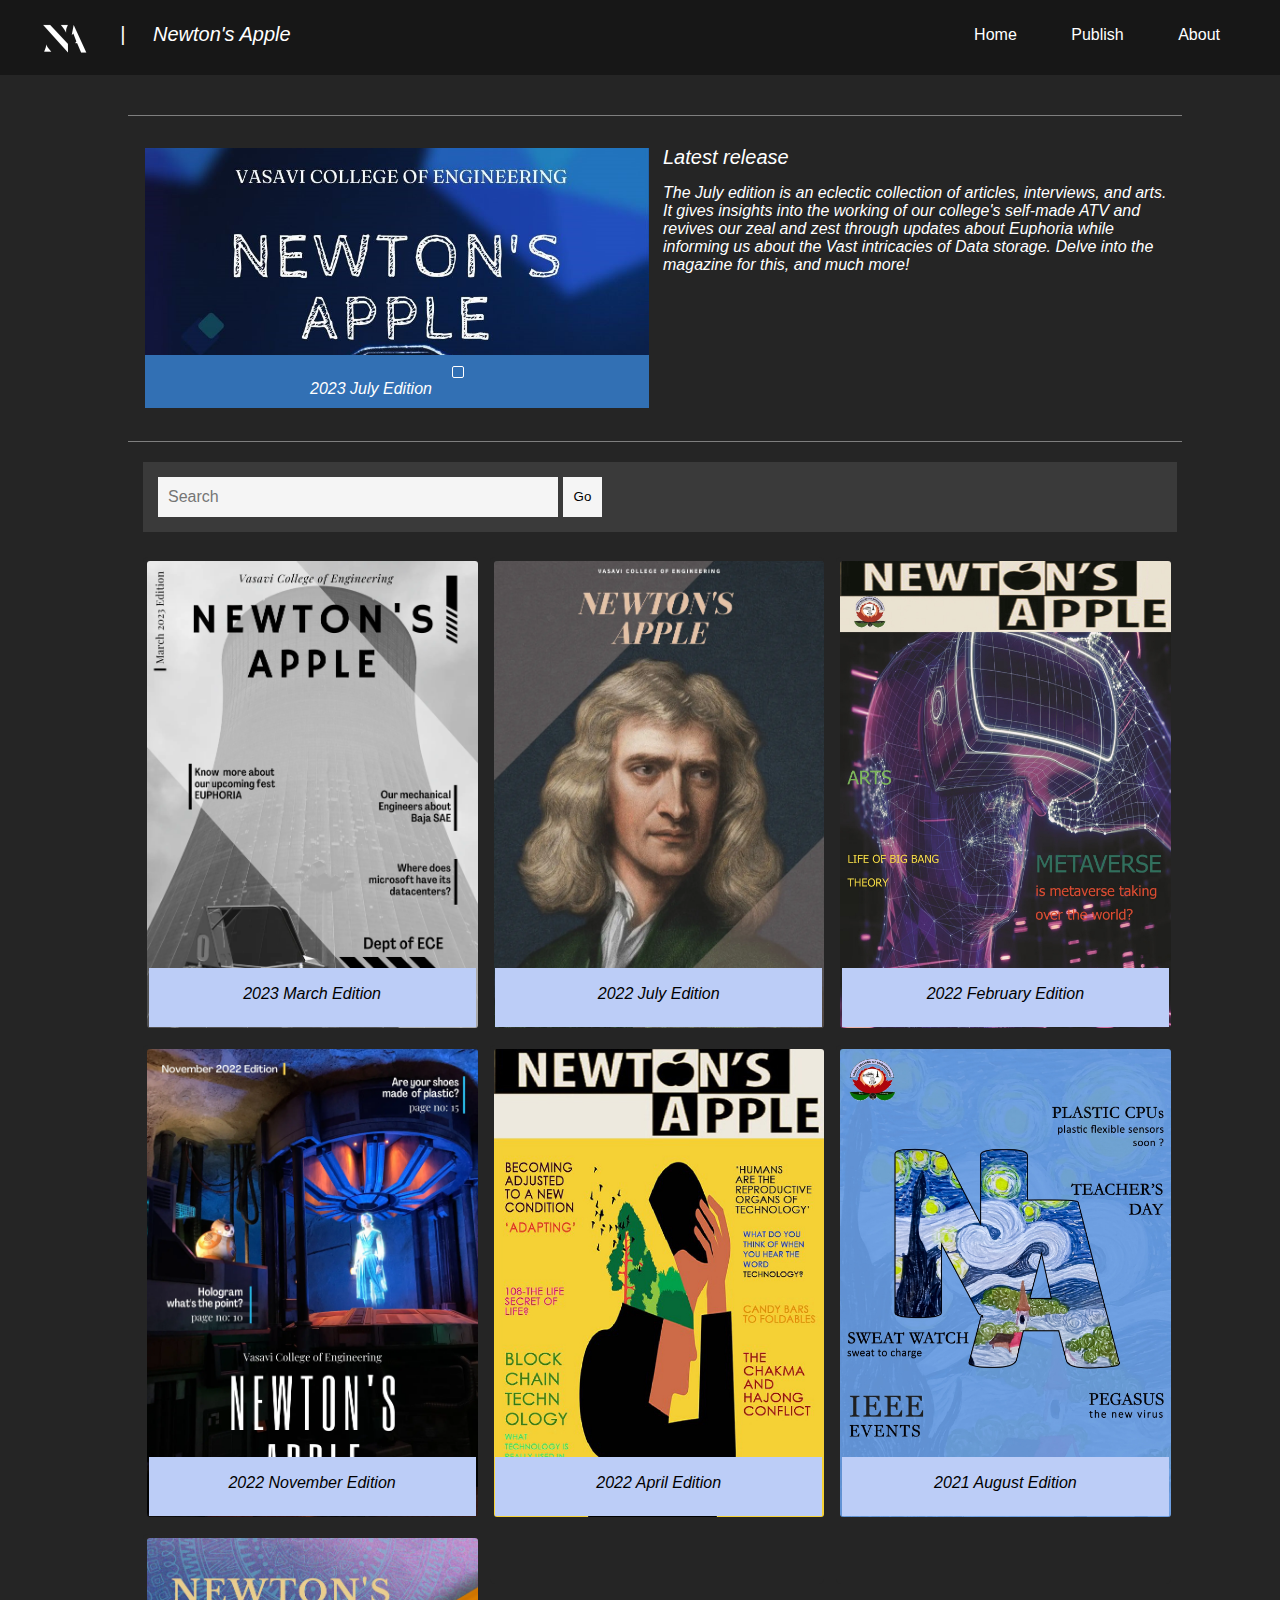
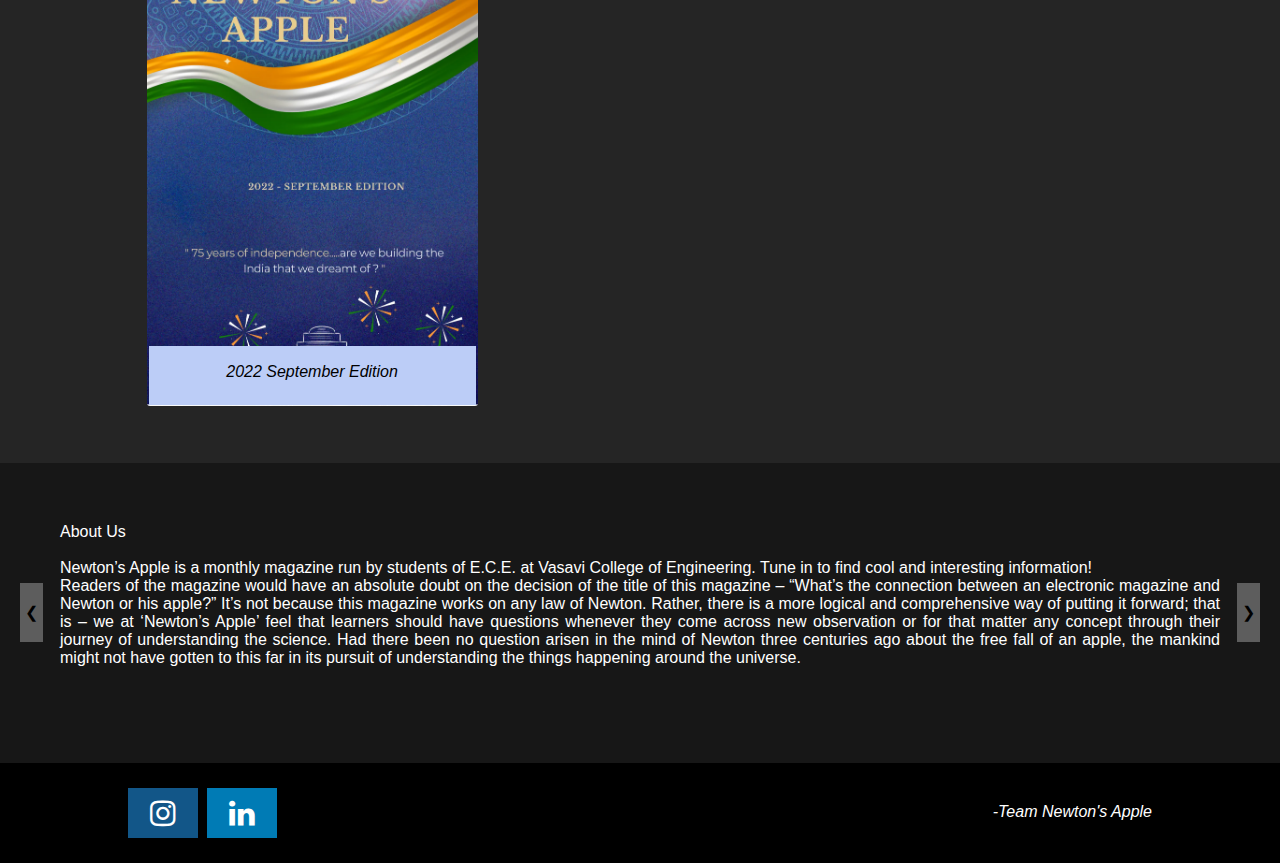
==== index.html @ 53fb769d "Update index.html" ====
<!DOCTYPE html>
<html lang="en">
<head>
    <meta charset="UTF-8">
    <meta http-equiv="X-UA-Compatible" content="IE=edge">
    <meta name="viewport" content="width=device-width, initial-scale=1.0">
    <link rel="stylesheet" href="css/style.css">
    <link rel="stylesheet" href="https://cdnjs.cloudflare.com/ajax/libs/font-awesome/4.7.0/css/font-awesome.min.css">
    <title>NA Home</title>
    <script src="js/indexscript.js"></script>
</head>
<body>
    <div class="menu">
        <img class="logos" id="logo1" src="media/logo_transparent.PNG" alt="Logo">
        <span class="logotext">|&nbsp&nbsp&nbsp&nbsp&nbspNewton's Apple</span>
        <ul class="linkList">
            <li><a href="index.html">Home</a></li>
            <li><a target="_blank" href="https://forms.gle/RGRtCXzfH55bjmWJA">Publish</a></li>
            <li><a onclick="aboutMove()" id="aboutBtn">About</a></li>
        </ul>
        <p id="hamburger" onclick="burgerClick()">☰</p>
    </div>
    <div class="main_class">
        <a class="edition_link" href="https://drive.google.com/file/d/1-IY27qHSP2RimTIzCec0TLRBuOEkqLkj/view?usp=drive_link" target="_blank" onclick="updateViews()">
            <div class="main_edition">
                <img class="main_img" src="media/july-2k23.jpg" alt="">
                <div id="main_edition_title"><p class="inner_title">2023 July Edition</p><p class="inner_title" id="main_count"></p></div>
            </div>
        </a>
        <div class="main_content">
            <p id="release_text">Latest release</p>
            The July edition is an eclectic collection of articles, interviews,
            and arts. It gives insights into the working of our college's self-made
            ATV and revives our zeal and zest through updates about Euphoria while 
            informing us about the Vast intricacies of Data storage. 
            Delve into the magazine for this, and much more!
        </div>
    </div>
    <div class="search_area">
        <input id="search_content" class="search_bar" placeholder="Search" type="search">
        <button class="search_btn" onclick="search_func()">Go</button>
    </div>
    <div class="prev_editions">
        <a class="edition_link" href="https://drive.google.com/file/d/1nE3UKtPl1ZC7pPx41eoZEIJXASWfNfxI/view?usp=share_link" target="_blank">
            <div class="edition_blocks" id="mag_7">
                <img class="block_img" src="media/cover_images/2.webp" alt="">
                <div data-target="mag_7" class="block_title">2023 March Edition</div>
            </div>
        </a>
        <a class="edition_link" href="https://drive.google.com/file/d/1ugx4FehbmctfxjZoLIcIUuy91vH2B6o8/view" target="_blank">
            <div class="edition_blocks" id="mag_6">
                <img class="block_img" src="media/cover_images/main_pic.webp" alt="">
                <div data-target="mag_6" class="block_title">2022 November Edition</div>
            </div>
        </a>
        <a class="edition_link" href="https://drive.google.com/file/d/15ayHd8UOgUKv9K7_mwctI8g41VMRs1LS/view" target="_blank">
            <div class="edition_blocks" id="mag_5">
                <img class="block_img" src="media/cover_images/pic1.webp" alt="">
                <div data-target="mag_5" class="block_title">2022 September Edition</div>
            </div>
        </a>
        <a class="edition_link" href="https://drive.google.com/file/d/1MJ_8kcWgtdiY3ffyb59oDLBg6Rm1BdLf/preview?usp=sharing" target="_blank">
            <div class="edition_blocks" id="mag_4">
                <img class="block_img" src="media/cover_images/july-2022.webp" alt="">
                <div data-target="mag_4" class="block_title">2022 July Edition</div>
            </div>
        </a>
        <a class="edition_link" href="https://drive.google.com/file/d/1V7mlMngmDJfbIAVY4fcTWuaFvPh0XhBo/preview?usp=sharing" target="_blank">
            <div class="edition_blocks" id="mag_3">
                <img class="block_img" src="media/cover_images/april_2022.webp" alt="">
                <div data-target="mag_3" class="block_title">2022 April Edition</div>
            </div>
        </a>
        <a class="edition_link" href="https://drive.google.com/file/d/101wQQbUjYLZiRLpZ1FqY6U_eGgw1krOV/preview?usp=sharing" target="_blank">
            <div class="edition_blocks" id="mag_2">
                <img class="block_img" src="media/cover_images/Feb_2022.webp" alt="">
                <div data-target="mag_2" class="block_title">2022 February Edition</div>
            </div>
        </a>
        <a class="edition_link" href="https://drive.google.com/file/d/1UIbl9zjyB9hPdr06JXlxdXvotwHwu_iH/view" target="_blank">
            <div class="edition_blocks" id="mag_1">
                <img class="block_img" src="media/cover_images/Aug_2021.webp" alt="">
                <div data-target="mag_1" class="block_title">2021 August Edition</div>
            </div>
        </a>
    </div>
    <div class="about">
        <div class="aboutContent" id="about_0">
            About Us <br> <br>
            Newton’s Apple is a monthly magazine run by students of E.C.E. at Vasavi College of Engineering. Tune in to find
            cool and interesting information! <br>
            Readers of the magazine would have an absolute doubt on the decision of the title of this magazine – “What’s the
            connection between an electronic magazine and Newton or his apple?” It’s not because this magazine works on any
            law of Newton. Rather, there is a more logical and comprehensive way of putting it forward; that is – we at
            ‘Newton’s Apple’ feel that learners should have questions whenever they come across new observation or for that
            matter any concept through their journey of understanding the science. Had there been no question arisen in the
            mind of Newton three centuries ago about the free fall of an apple, the mankind might not have gotten to this
            far in its pursuit of understanding the things happening around the universe.
        </div>
        <div class="hod" id="about_1">
            <img class="prof_img" src="media/HOD.jpg" alt="">
            <div class="profcontents">
                "Newtons Apple, Has served as our department magazine over 
                generations ,filling the gap of imbibing general knowledge into our students , eventually playing the part of alternate teacher.
                Correctly used this is no less than an opportunity to create
                a self sustaining environment of knowledge among young Engineers."
                <br>
                <br>
                Dr.E.Sreenivasa Rao (Prof. & HOD - ECE)
            </div>
        </div>
        <div class="prof" id="about_2">
            <img class="prof_img" src="media/VKM.jpg" alt="">
            <div class="profcontents">
                "Newton's apple, being the platform for many students to share their ideas, opinions on different
                subjects and concepts, is very effective in presenting and reaching all the student community and I
                completely appreciate their efforts and commitment to integrity."
                <br>
                <br>
                VKM -&nbspAssistant Proffessor (ECE)
            </div>
        </div>
        <a class="prev" onclick="moveSlides(-1)">&#10094;</a>
        <a class="next" onclick="moveSlides(1)">&#10095;</a>
    </div>
    <div class="footer">
        <p id="footer_text">-Team Newton's Apple</p>
        <div class="footer_links">
            <a id="insta_footer" href="https://instagram.com/team_newtonsapple" class="fa fa-instagram"></a>
            <a id="linkedin_footer" href="https://www.linkedin.com/company/newtons-apple-magazine/" class="fa fa-linkedin"></a>
        </div>
    </div>
</body>
</html>
---- css/style.css ----
*{
    font-family: 'Segoe UI', Tahoma, Geneva, Verdana, sans-serif;
    -webkit-tap-highlight-color: transparent;
    scroll-behavior: smooth;
}
body{
    margin: 0;
    padding: 0;
    background-color: rgb(37, 37, 37);
}
.menu{
    width: 100%;
    height: 75px;
    background-color: rgb(23, 23, 23);
    position: sticky;
    top: 0;
    background-size: 46px 29px;
    z-index: 99;
}
.logos{
    display: inline-block;
    width: 150px;
    height: 106.5px;
    color: white;
    margin-top: -15px;
    margin-left: -10px;
}
.logotext{
    position: absolute;
    margin-top: 22.5px;
    margin-left: -20px;
    color: white;
    font-size: 20px;
    font-style: italic;
    /* font-weight: bold; */
}
.linkList{
    position: absolute;
    right: 40px;
    top: 10px;
    font-size: 16px;
}
.linkList li{
    display: inline-block;
}
.linkList li a{
    padding-left: 30px;
    padding-right: 20px;
    color: white;
    text-decoration: none;
}
.main_class{
    /* background-color: rgb(42, 42, 42); */
    border-bottom: 1px solid rgb(127, 127, 127);
    border-top: 1px solid rgb(127, 127, 127);
    padding: 15px;
    padding-top: 30px;
    padding-bottom: 20px;
    column-count: 2;
    width: 80%;
    margin-top: 40px;
    margin-left: 10%;
}
.main_edition{
    break-inside: avoid;
    width: 100%;
    height: 260px;
    border: 2px solid transparent;
}
.main_edition:hover{
    border: 2px solid white;
    box-shadow: 0px 0px 30px rgb(146, 146, 146);
    transition: 0.5s;
    filter: brightness(1.1);
}
.main_img{
    width: 100%;
    height: 210px;
}
.main_edition img{
    object-fit: cover;
}
.main_content{
    width: 100%;
    break-inside: avoid;
    height: 260px;
    background-color: transparent;
    color: white;
    font-style: italic;
    font-size: 16px;
}
#main_edition_title{
    color: white;
    text-align: center;
    padding-top: 12.5px;
    font-style: italic;
    background-color: rgb(50 112 180);
    width: 100%;
    height: 40px;
    top: -7px;
    position: relative;
}
.inner_title{
    display: inline-block;
    margin-top: -2px;
    margin-right: 20px;
}
#main_count{
    border: 1px solid white;
    border-radius: 2px;
    padding: 5px;
    color: white;
}
.prev_editions{
    padding: 15px;
    padding-bottom: 30px;
    background-color: transparent;
    width: 80%;
    height: max-content;
    margin-left: 10%;
    margin-top: 10px;
    column-count: 3;
    margin-bottom: -40px;
}
.edition_blocks{
    break-inside: avoid;
    background-color: rgb(37, 37, 37);
    width: 100%;
    border: 2px solid transparent;
    border-radius: 5px;
    margin-bottom: -50px;
}
.edition_blocks img:hover{
    border: 2px solid white;
    transition: 0.5s;
}
.block_img{
    width: 100%;
}
.edition_blocks img{
    border: 2px solid transparent;
    border-radius: 5px;
}
.block_title{
    color: black;
    text-align: center;
    padding-top: 15px;
    font-style: italic;
    background-color: rgb(188, 205, 247);
    border: 2px solid transparent;
    width: calc(100%-10px);
    height: 40px;
    margin-left: 3.5px;
    position: relative;
    top: -66px;
}
.edition_link{
    text-decoration: none;
}
.search_area{
    margin-top: 20px;
    background-color: rgb(58, 58, 58);
    width: 80%;
    position: relative;
    margin-left: calc(10% + 15px);
    padding-top: 10px;
    padding-bottom: 10px;
    padding-left: 10px;
    height: 50px;
}
.search_btn{
    margin-left: 5px;
    background-color: whitesmoke;
    border-radius: 0px;
    border: none;
    width: 39px;
    height: 40px;
    position: absolute;
    top: 15px;
}
.search_btn:hover{
    background-color: aliceblue;
}
.search_bar{
    height: 40px;
    font-size: 16px;
    border: none;
    color: black;
    padding-left: 10px;
    background-color: whitesmoke;
    width: 400px;
    margin-top: 5px;
    margin-left: 5px;
}
#release_text{
    color: white;
    margin-bottom: 15px;
    font-style: italic;
    font-size: 20px;
}
#hamburger{
    display: none;
}
#hamburger:hover{
    cursor: pointer;
}
.footer{
    width: 100%;
    height: 100px;
    position: relative;
    bottom: 0px;
    background-color: black;
}
.footer_links{
    float: left;
    margin-left: 10%;
}
#footer_text{
    float: right;
    margin-top: 40px;
    color: white;
    margin-right: 10%;
    font-size: 16px;
    font-style: italic;
}
.fa{
    margin-top: 25px;
    padding: 10px;
    width: 50px;
    margin-right: 5px;
    text-align: center;
    text-decoration: none;
}
#insta_footer{
    font-size: 30px;
    color: white;
    background: #125688;
}
#linkedin_footer{
    font-size: 30px;
    background: #007bb5;
    color: white;
}
.about{
    background-color: rgb(23, 23, 23);
    width: 100%;
    height: 300px;
    font-size: 16px;
    color: white;
    overflow-y: scroll;
    position: relative;
}
#aboutBtn{
    cursor: pointer;
}
.prof_img{
    width: 30%;
    object-fit: cover;
    background-color: blue;
    margin: 20px;
}
.profcontents{
    margin-top: 20px;
    margin-right: 20px;
    width: 60%;
    float: right;
}
.hod{
    display: none;
}
.prof{
    display: none;
}
.aboutContent{
    margin: 10px;
    padding: 50px;
    text-align:justify;
}
.prev, .next {
    cursor: pointer;
    position: absolute;
    top: 120px;
    margin-left: 20px;
    padding: 20px 5px 20px 5px;
    color: black;
    background-color: rgb(254, 254, 254, 0.3);
}
.next{
    right: 20px;
}
@media only screen and (max-width: 600px){
    .prof_img{
        width: 50%;
        margin-left: 25%;
    }
    .profcontents{
        width: 80%;
        float: none;
        margin-left: 10%;
        margin-bottom: 20px;
    }
}
@media only screen and (max-width: 750px) {
    .menu{
        height: 70px;
    }
    #hamburger{
        display: block;
        height: 50px;
        width: 50px;
        color: white;
        float: right;
        font-size: 25px;
        margin-top: 17.5px;
    }
    .linkList{
        display: none;
        right: 0;
        top: 52.5px;
        background-color: black;
        width: 100%;
        font-size: 15px;
    }
    .linkList li{
        border-top: 1px solid rgb(58, 58, 58);
        margin-left: 0px;
        text-align: center;
        display: block;
        padding-bottom: 12.5px;
        padding-top: 12.5px;
    }
    .linkList li:hover{
        background-color: rgb(34, 34, 34);
        transition: 0.5s;
    }
    .linkList li a{
        padding: 0px 40% 0px 40%;
        color: white;
    }
    .linkList li a:hover{
        background-color: transparent;
    }
    .logotext{
        font-size: 22px;
        margin-top: 20px;
        margin-left: -30px;
    }
    .logos{
        width: 150px;
        height: 106.5px;
        margin-top: -17.5px;
    }
}
@media only screen and (max-width: 750px){
    .edition_blocks{
        margin-bottom: -30px;
    }
    .prev_editions{
        padding: 0;
        width: 80%;
        column-count: 1;
    }
    .main_edition{
        width: 100%;
        margin-left: 0;
    }
    .main_class{
        padding: 0;
        padding-top: 30px;
        column-count: 1;
    }
    .main_content{
        margin-top: 20px;
        text-align: center;
        margin-bottom: 20px;
        height: fit-content;
    }
    .search_area{
        margin-top: 10px;
        margin-left: 10%;
        width: 78%;
        text-align: center;
    }
    .search_bar{
        margin-left: -50px;
        width: 75%;
    }
}
@media only screen and (max-width: 400px){
    #footer_text{
        display: none;
    }
    .footer{
        text-align: center;
    }
    .footer_links{
        margin-left: -7.5px;
        float: none;
    }
}
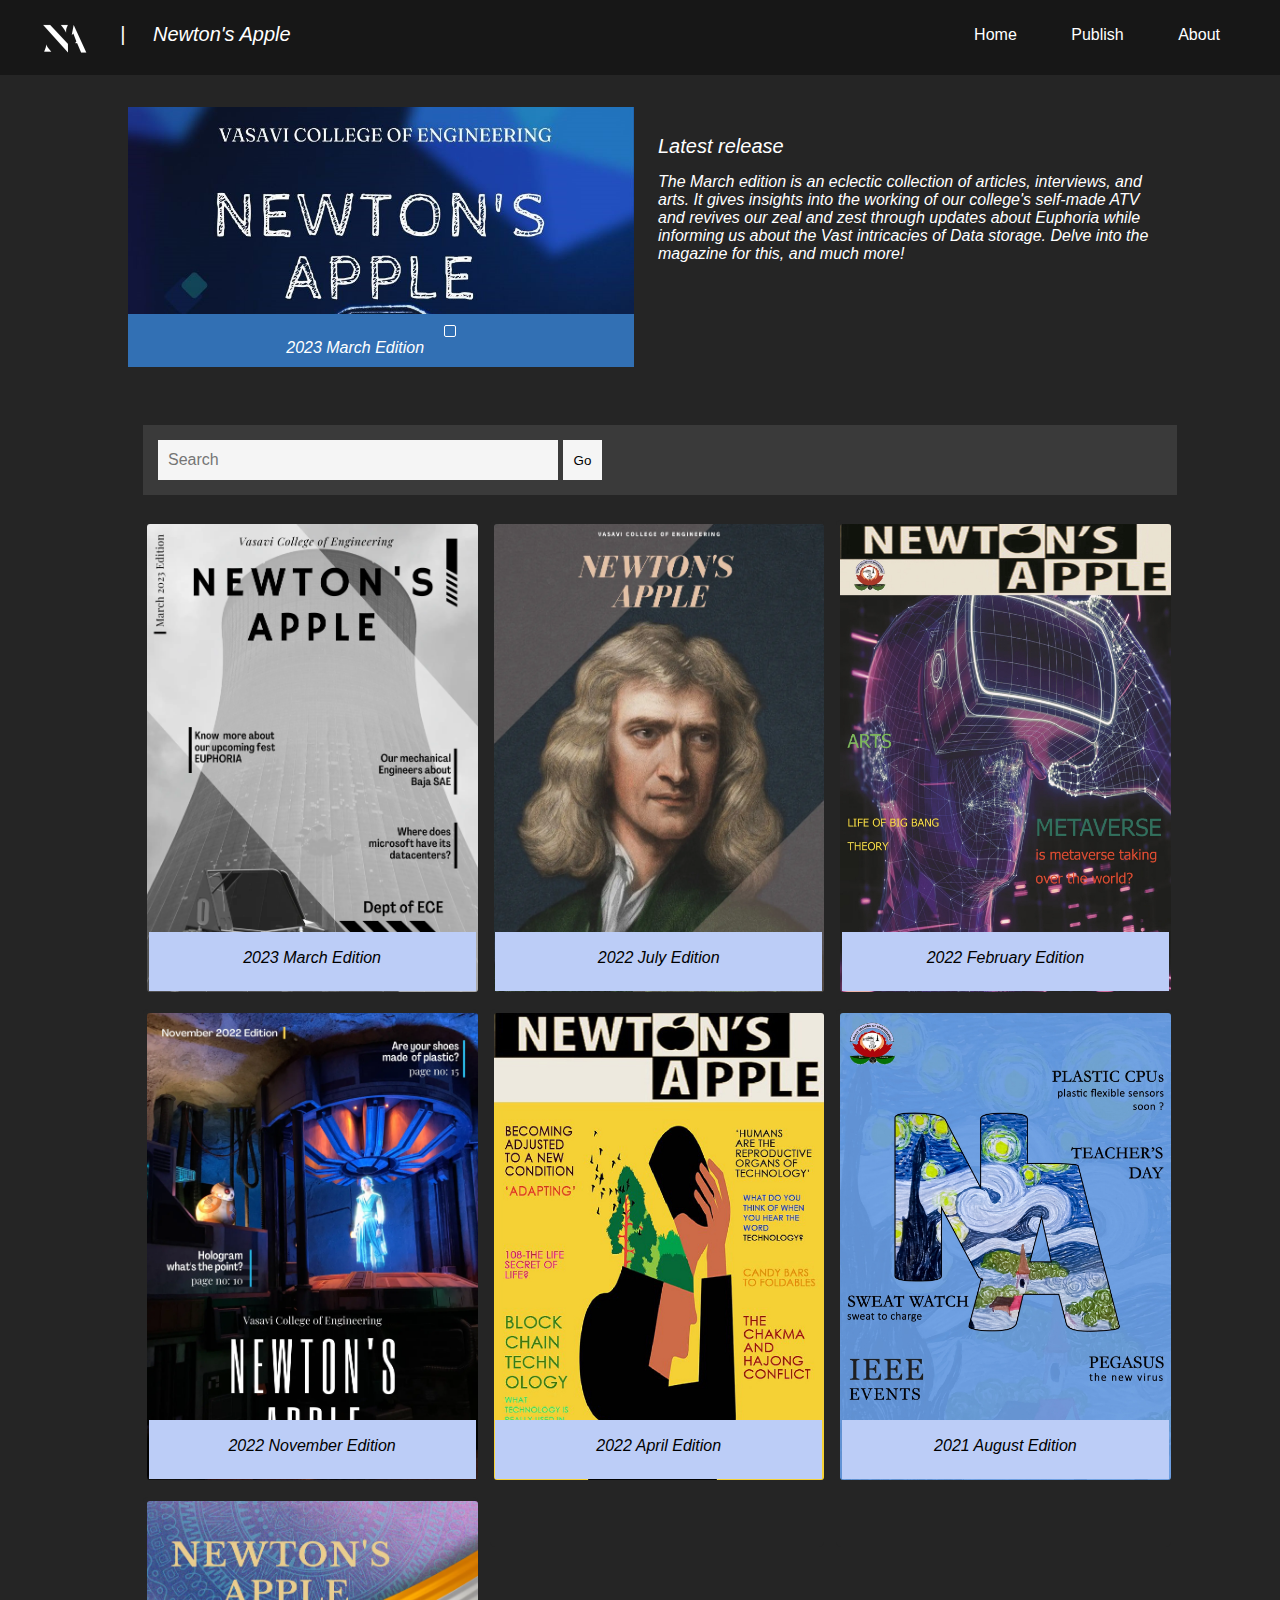
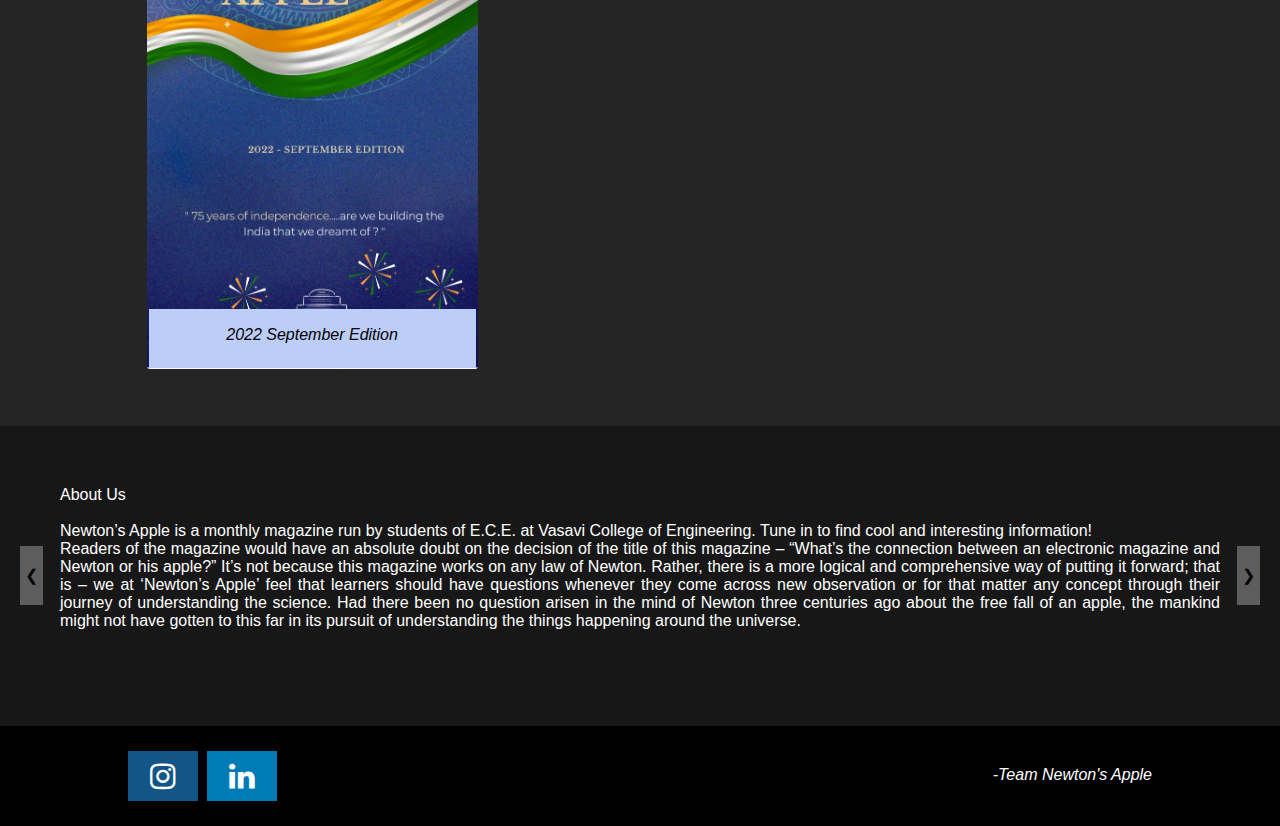
==== commit 6dc2deb9: "changes" ====
--- a/index.html
+++ b/index.html
@@ -24,12 +24,12 @@
         <a class="edition_link" href="https://drive.google.com/file/d/1-IY27qHSP2RimTIzCec0TLRBuOEkqLkj/view?usp=drive_link" target="_blank" onclick="updateViews()">
             <div class="main_edition">
                 <img class="main_img" src="media/july-2k23.jpg" alt="">
-                <div id="main_edition_title"><p class="inner_title">2023 July Edition</p><p class="inner_title" id="main_count"></p></div>
+                <div id="main_edition_title"><p class="inner_title">2023 March Edition</p><p class="inner_title" id="main_count"></p></div>
             </div>
         </a>
         <div class="main_content">
             <p id="release_text">Latest release</p>
-            The July edition is an eclectic collection of articles, interviews,
+            The March edition is an eclectic collection of articles, interviews,
             and arts. It gives insights into the working of our college's self-made
             ATV and revives our zeal and zest through updates about Euphoria while 
             informing us about the Vast intricacies of Data storage. 
--- a/css/style.css
+++ b/css/style.css
@@ -50,20 +50,16 @@
     text-decoration: none;
 }
 .main_class{
-    /* background-color: rgb(42, 42, 42); */
-    border-bottom: 1px solid rgb(127, 127, 127);
-    border-top: 1px solid rgb(127, 127, 127);
-    padding: 15px;
+    /* background-image: url("https://img.freepik.com/free-vector/dark-blue-polygonal-background_23-2148138192.jpg?w=740&t=st=1694078101~exp=1694078701~hmac=9e3b9565056db52c11ccbeb4b5adba0fc2c4230cef3f0d40038f127a85de1d86"); */
     padding-top: 30px;
     padding-bottom: 20px;
     column-count: 2;
-    width: 80%;
-    margin-top: 40px;
-    margin-left: 10%;
+    width: 100%;
 }
 .main_edition{
     break-inside: avoid;
-    width: 100%;
+    width: 80%;
+    margin-left: 20%;
     height: 260px;
     border: 2px solid transparent;
 }
@@ -77,17 +73,27 @@
     width: 100%;
     height: 210px;
 }
+.edition_link{
+    text-decoration: none;
+}
 .main_edition img{
     object-fit: cover;
 }
 .main_content{
-    width: 100%;
+    padding: 10px;
+    width: 80%;
     break-inside: avoid;
+    color: white;
     height: 260px;
     background-color: transparent;
-    color: white;
-    font-style: italic;
-    font-size: 16px;
+    font-style: italic;
+    font-size: 16px;
+}
+#release_text{
+    color: white;
+    margin-bottom: 15px;
+    font-style: italic;
+    font-size: 20px;
 }
 #main_edition_title{
     color: white;
@@ -154,9 +160,7 @@
     position: relative;
     top: -66px;
 }
-.edition_link{
-    text-decoration: none;
-}
+
 .search_area{
     margin-top: 20px;
     background-color: rgb(58, 58, 58);
@@ -192,12 +196,6 @@
     margin-top: 5px;
     margin-left: 5px;
 }
-#release_text{
-    color: white;
-    margin-bottom: 15px;
-    font-style: italic;
-    font-size: 20px;
-}
 #hamburger{
     display: none;
 }
@@ -361,8 +359,8 @@
         column-count: 1;
     }
     .main_edition{
-        width: 100%;
-        margin-left: 0;
+        width: 80%;
+        margin-left: 10%;
     }
     .main_class{
         padding: 0;
@@ -373,6 +371,7 @@
         margin-top: 20px;
         text-align: center;
         margin-bottom: 20px;
+        margin-left: 10%;
         height: fit-content;
     }
     .search_area{
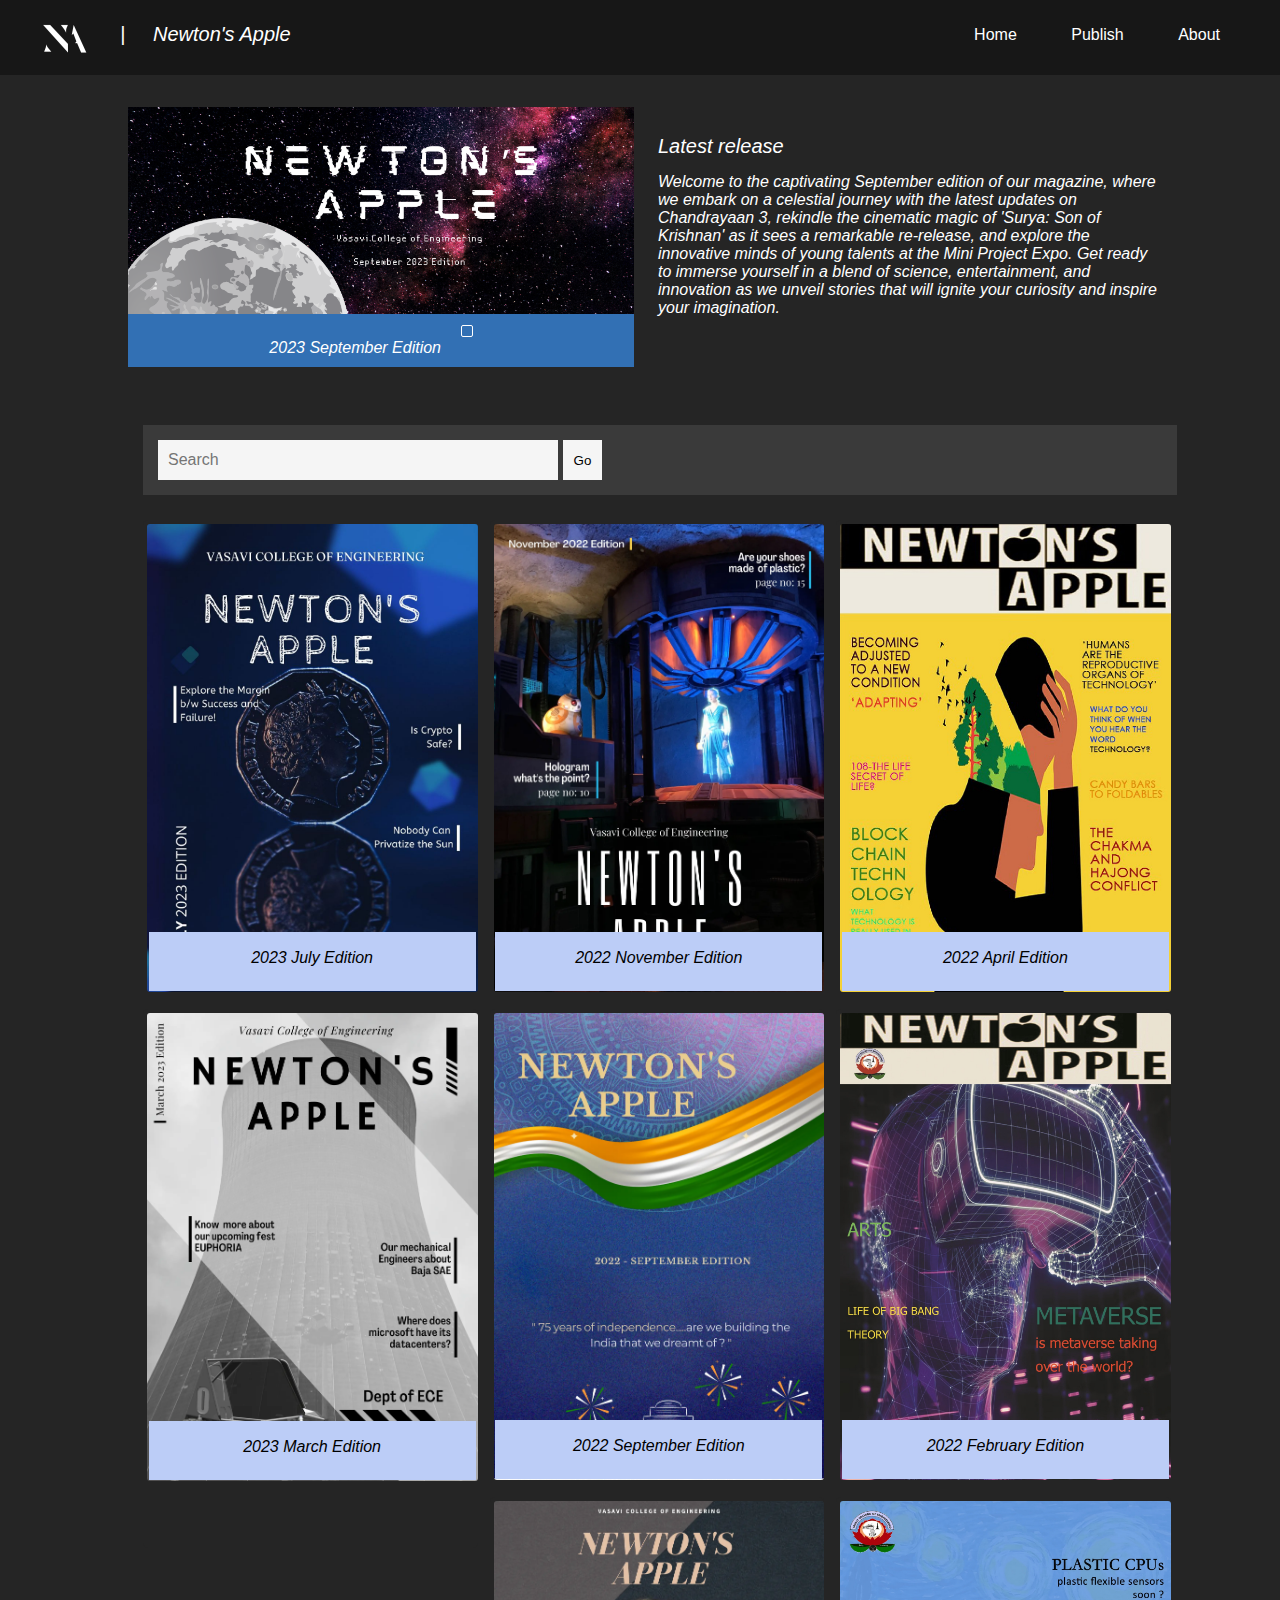
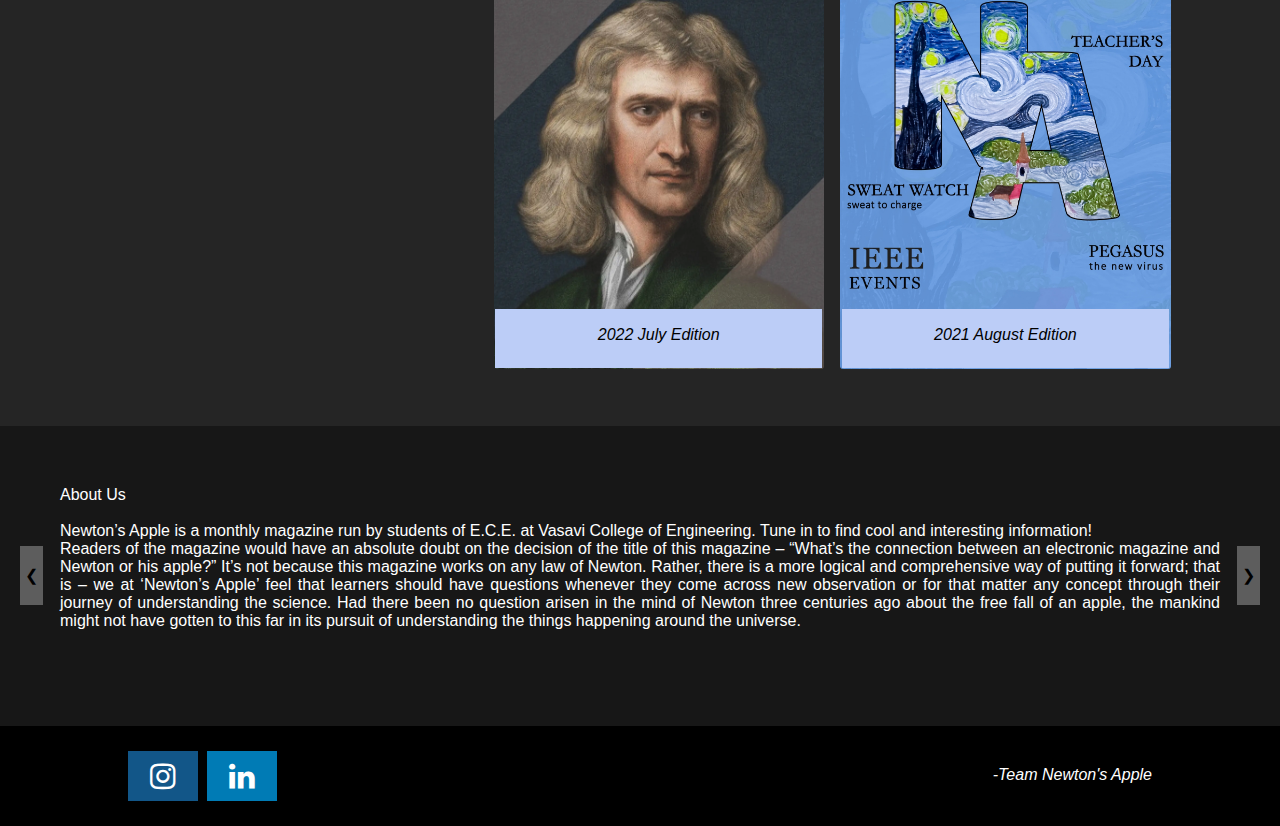
==== commit d269e648: "sept edition" ====
--- a/index.html
+++ b/index.html
@@ -21,19 +21,21 @@
         <p id="hamburger" onclick="burgerClick()">☰</p>
     </div>
     <div class="main_class">
-        <a class="edition_link" href="https://drive.google.com/file/d/1-IY27qHSP2RimTIzCec0TLRBuOEkqLkj/view?usp=drive_link" target="_blank" onclick="updateViews()">
+        <a class="edition_link" href="https://drive.google.com/file/d/1tMHLyIroh1Av76oSUlF_YoMJnHc1-SPY/view?usp=sharing" target="_blank" onclick="updateViews()">
             <div class="main_edition">
-                <img class="main_img" src="media/july-2k23.jpg" alt="">
-                <div id="main_edition_title"><p class="inner_title">2023 March Edition</p><p class="inner_title" id="main_count"></p></div>
+                <img class="main_img" src="media/NA_sept_2023.png" alt="">
+                <div id="main_edition_title"><p class="inner_title">2023 September Edition</p><p class="inner_title" id="main_count"></p></div>
             </div>
         </a>
         <div class="main_content">
             <p id="release_text">Latest release</p>
-            The March edition is an eclectic collection of articles, interviews,
-            and arts. It gives insights into the working of our college's self-made
-            ATV and revives our zeal and zest through updates about Euphoria while 
-            informing us about the Vast intricacies of Data storage. 
-            Delve into the magazine for this, and much more!
+            Welcome to the captivating September edition of our magazine, 
+            where we embark on a celestial journey with the latest updates 
+            on Chandrayaan 3, rekindle the cinematic magic of 'Surya: Son of Krishnan' 
+            as it sees a remarkable re-release, and explore the innovative minds of young 
+            talents at the Mini Project Expo. Get ready to immerse yourself in a blend of science, 
+            entertainment, and innovation as we unveil stories that will ignite 
+            your curiosity and inspire your imagination.
         </div>
     </div>
     <div class="search_area">
@@ -41,6 +43,12 @@
         <button class="search_btn" onclick="search_func()">Go</button>
     </div>
     <div class="prev_editions">
+        <a class="edition_link" href="https://drive.google.com/file/d/1-IY27qHSP2RimTIzCec0TLRBuOEkqLkj/view?usp=drive_link" target="_blank">
+            <div class="edition_blocks" id="mag_8">
+                <img class="block_img" src="media/cover_images/july-2k23.jpg" alt="">
+                <div data-target="mag_8" class="block_title">2023 July Edition</div>
+            </div>
+        </a>
         <a class="edition_link" href="https://drive.google.com/file/d/1nE3UKtPl1ZC7pPx41eoZEIJXASWfNfxI/view?usp=share_link" target="_blank">
             <div class="edition_blocks" id="mag_7">
                 <img class="block_img" src="media/cover_images/2.webp" alt="">
--- a/css/style.css
+++ b/css/style.css
@@ -50,7 +50,7 @@
     text-decoration: none;
 }
 .main_class{
-    /* background-image: url("https://img.freepik.com/free-vector/dark-blue-polygonal-background_23-2148138192.jpg?w=740&t=st=1694078101~exp=1694078701~hmac=9e3b9565056db52c11ccbeb4b5adba0fc2c4230cef3f0d40038f127a85de1d86"); */
+    background-image: url("https://images.unsplash.com/photo-1464850598256-dac80286d6ca?ixlib=rb-4.0.3&ixid=M3wxMjA3fDB8MHxwaG90by1wYWdlfHx8fGVufDB8fHx8fA%3D%3D&auto=format&fit=crop&w=2069&q=80");
     padding-top: 30px;
     padding-bottom: 20px;
     column-count: 2;
@@ -363,12 +363,13 @@
         margin-left: 10%;
     }
     .main_class{
+        background-image: none;
         padding: 0;
         padding-top: 30px;
         column-count: 1;
     }
     .main_content{
-        margin-top: 20px;
+        /* margin-top: 20px; */
         text-align: center;
         margin-bottom: 20px;
         margin-left: 10%;
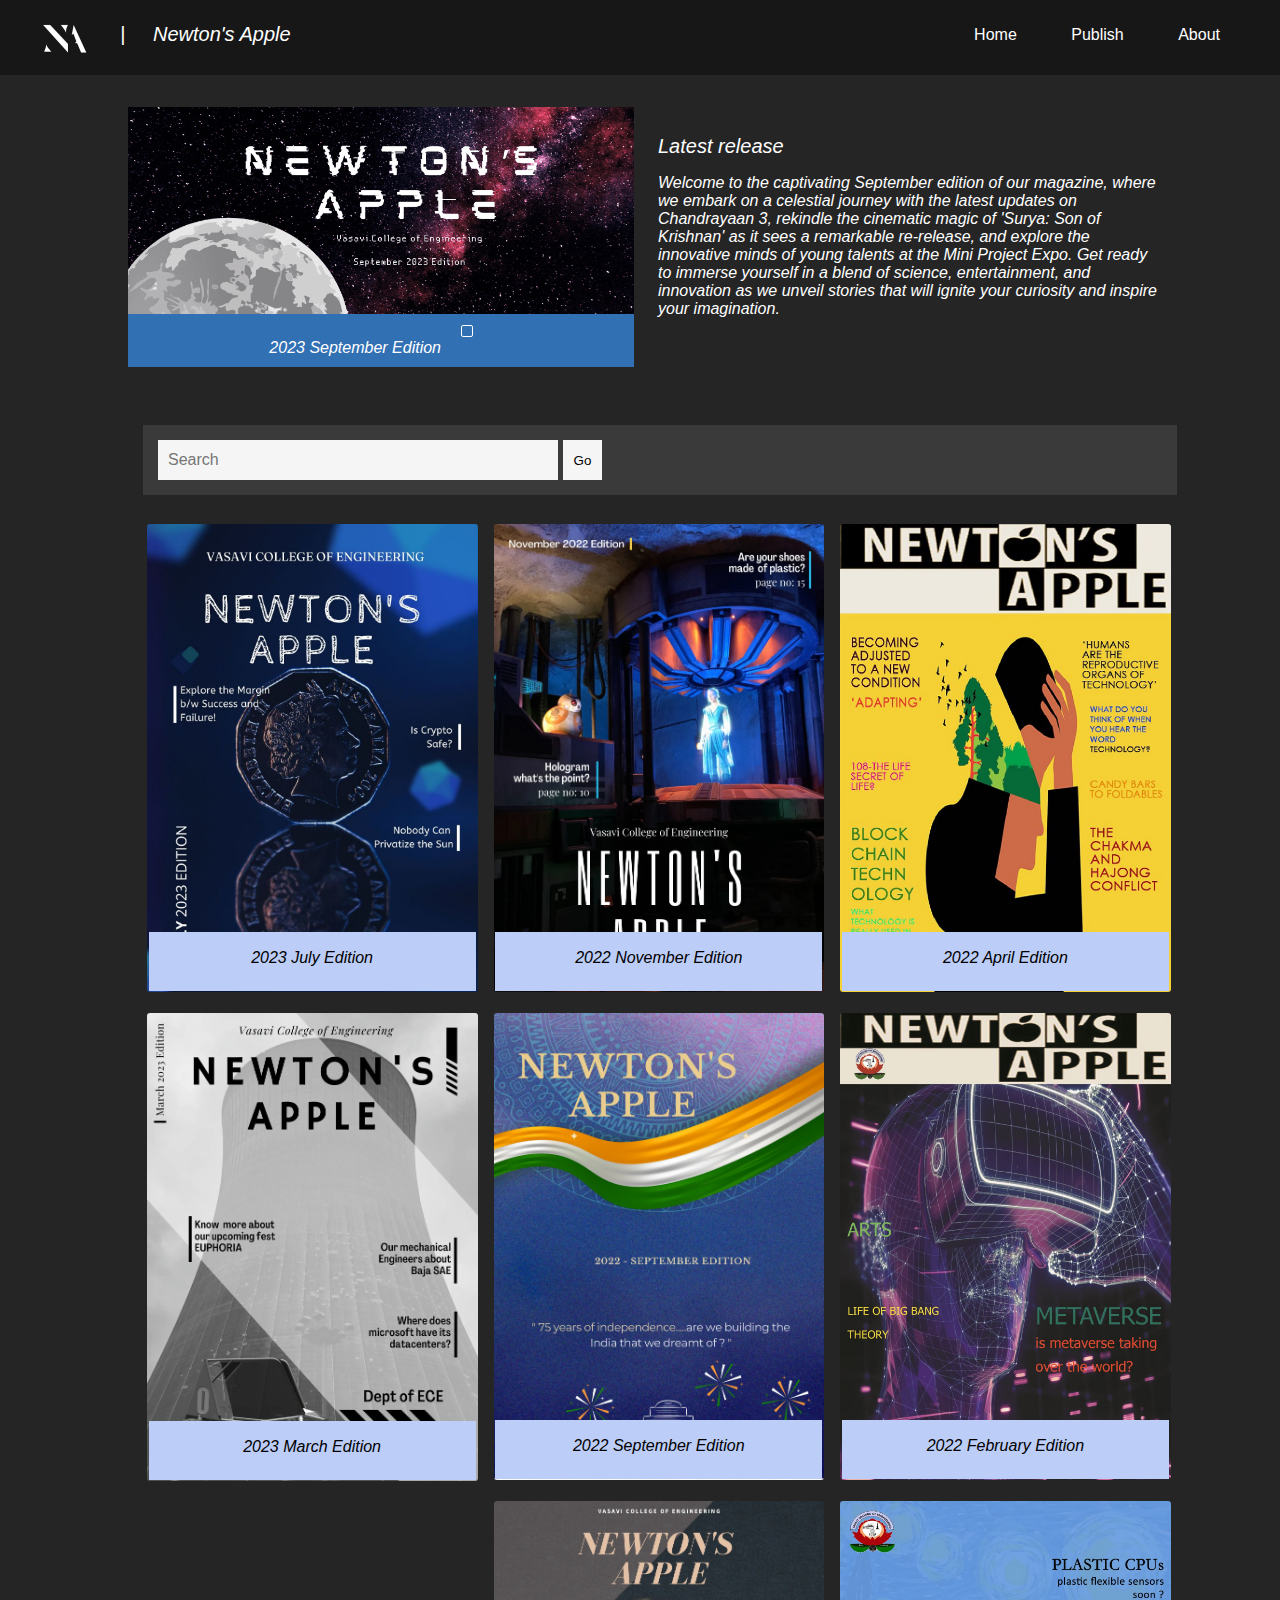
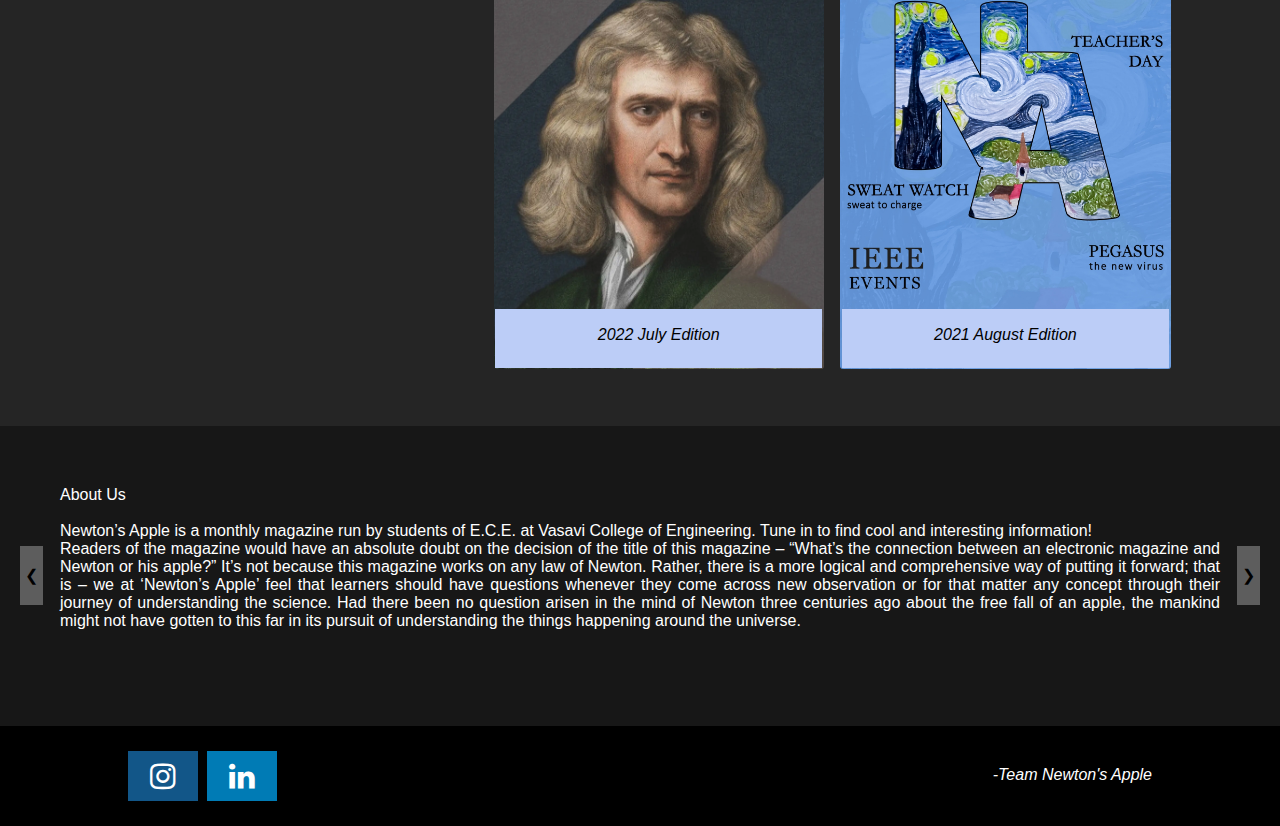
==== commit dadff776: "small bugs" ====
--- a/index.html
+++ b/index.html
@@ -29,13 +29,14 @@
         </a>
         <div class="main_content">
             <p id="release_text">Latest release</p>
+            <p id="release_content">
             Welcome to the captivating September edition of our magazine, 
             where we embark on a celestial journey with the latest updates 
             on Chandrayaan 3, rekindle the cinematic magic of 'Surya: Son of Krishnan' 
             as it sees a remarkable re-release, and explore the innovative minds of young 
             talents at the Mini Project Expo. Get ready to immerse yourself in a blend of science, 
             entertainment, and innovation as we unveil stories that will ignite 
-            your curiosity and inspire your imagination.
+            your curiosity and inspire your imagination.</p>
         </div>
     </div>
     <div class="search_area">
--- a/css/style.css
+++ b/css/style.css
@@ -353,6 +353,11 @@
     .edition_blocks{
         margin-bottom: -30px;
     }
+    #release_content{
+        text-align: justify;
+        -moz-text-align-last: justify;
+        text-align-last: justify;
+    }
     .prev_editions{
         padding: 0;
         width: 80%;
@@ -369,7 +374,6 @@
         column-count: 1;
     }
     .main_content{
-        /* margin-top: 20px; */
         text-align: center;
         margin-bottom: 20px;
         margin-left: 10%;
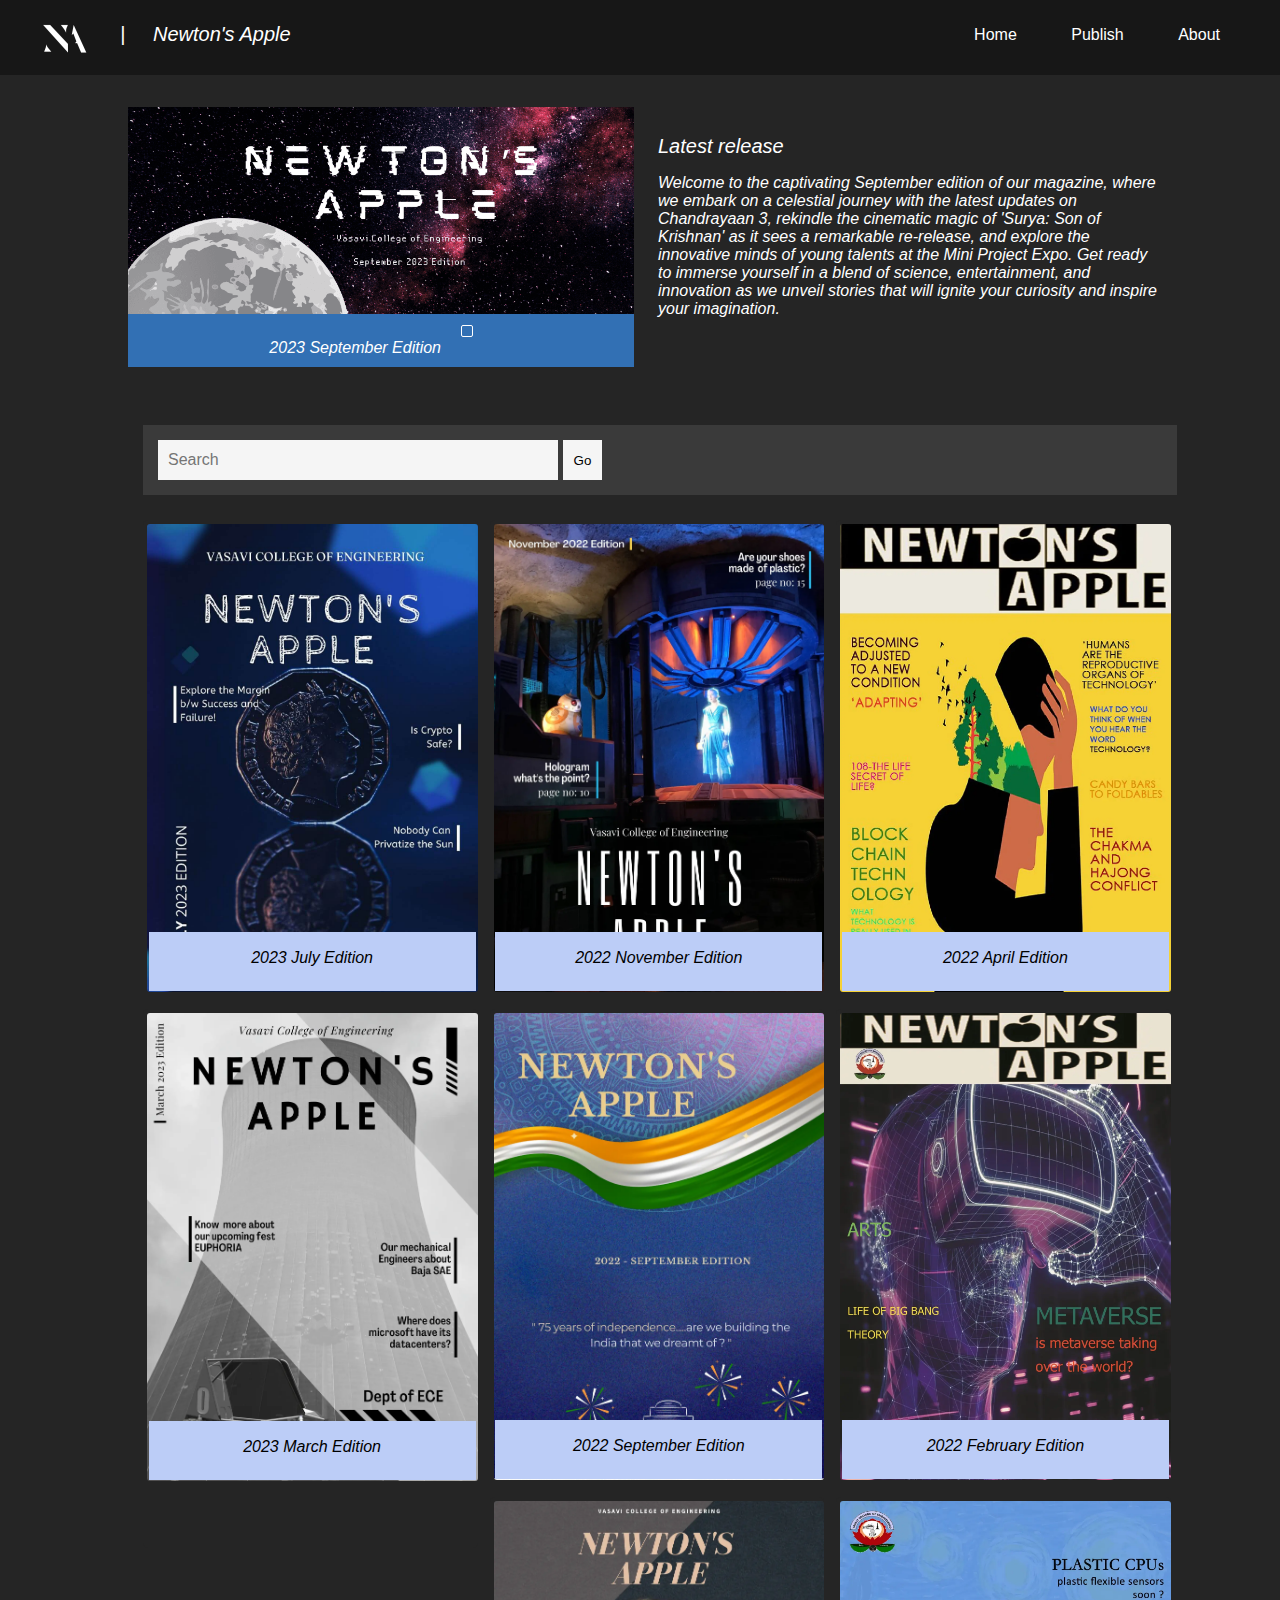
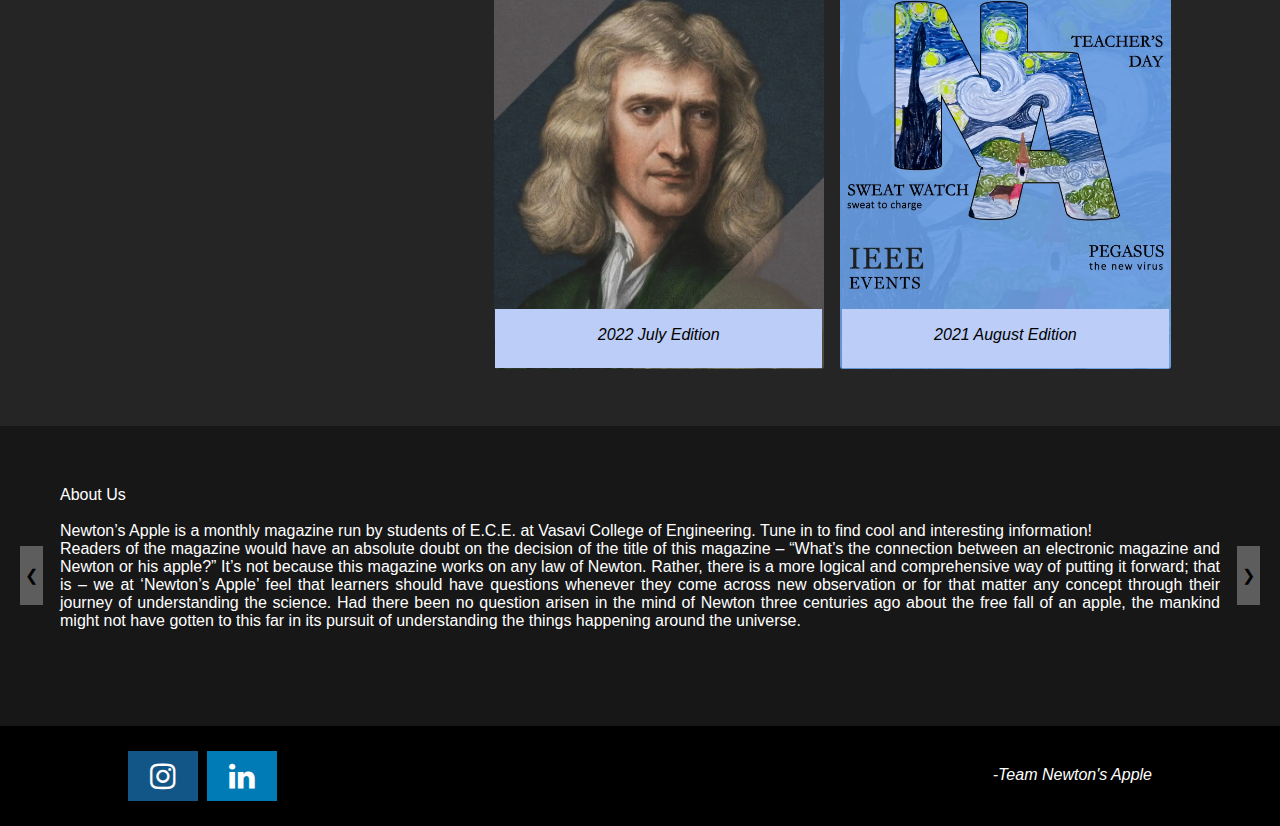
==== commit e39b0d9f: "title image" ====
--- a/index.html
+++ b/index.html
@@ -7,6 +7,7 @@
     <link rel="stylesheet" href="css/style.css">
     <link rel="stylesheet" href="https://cdnjs.cloudflare.com/ajax/libs/font-awesome/4.7.0/css/font-awesome.min.css">
     <title>NA Home</title>
+    <link rel="icon" type="image/x-icon" href="media/NA_logo.png">
     <script src="js/indexscript.js"></script>
 </head>
 <body>
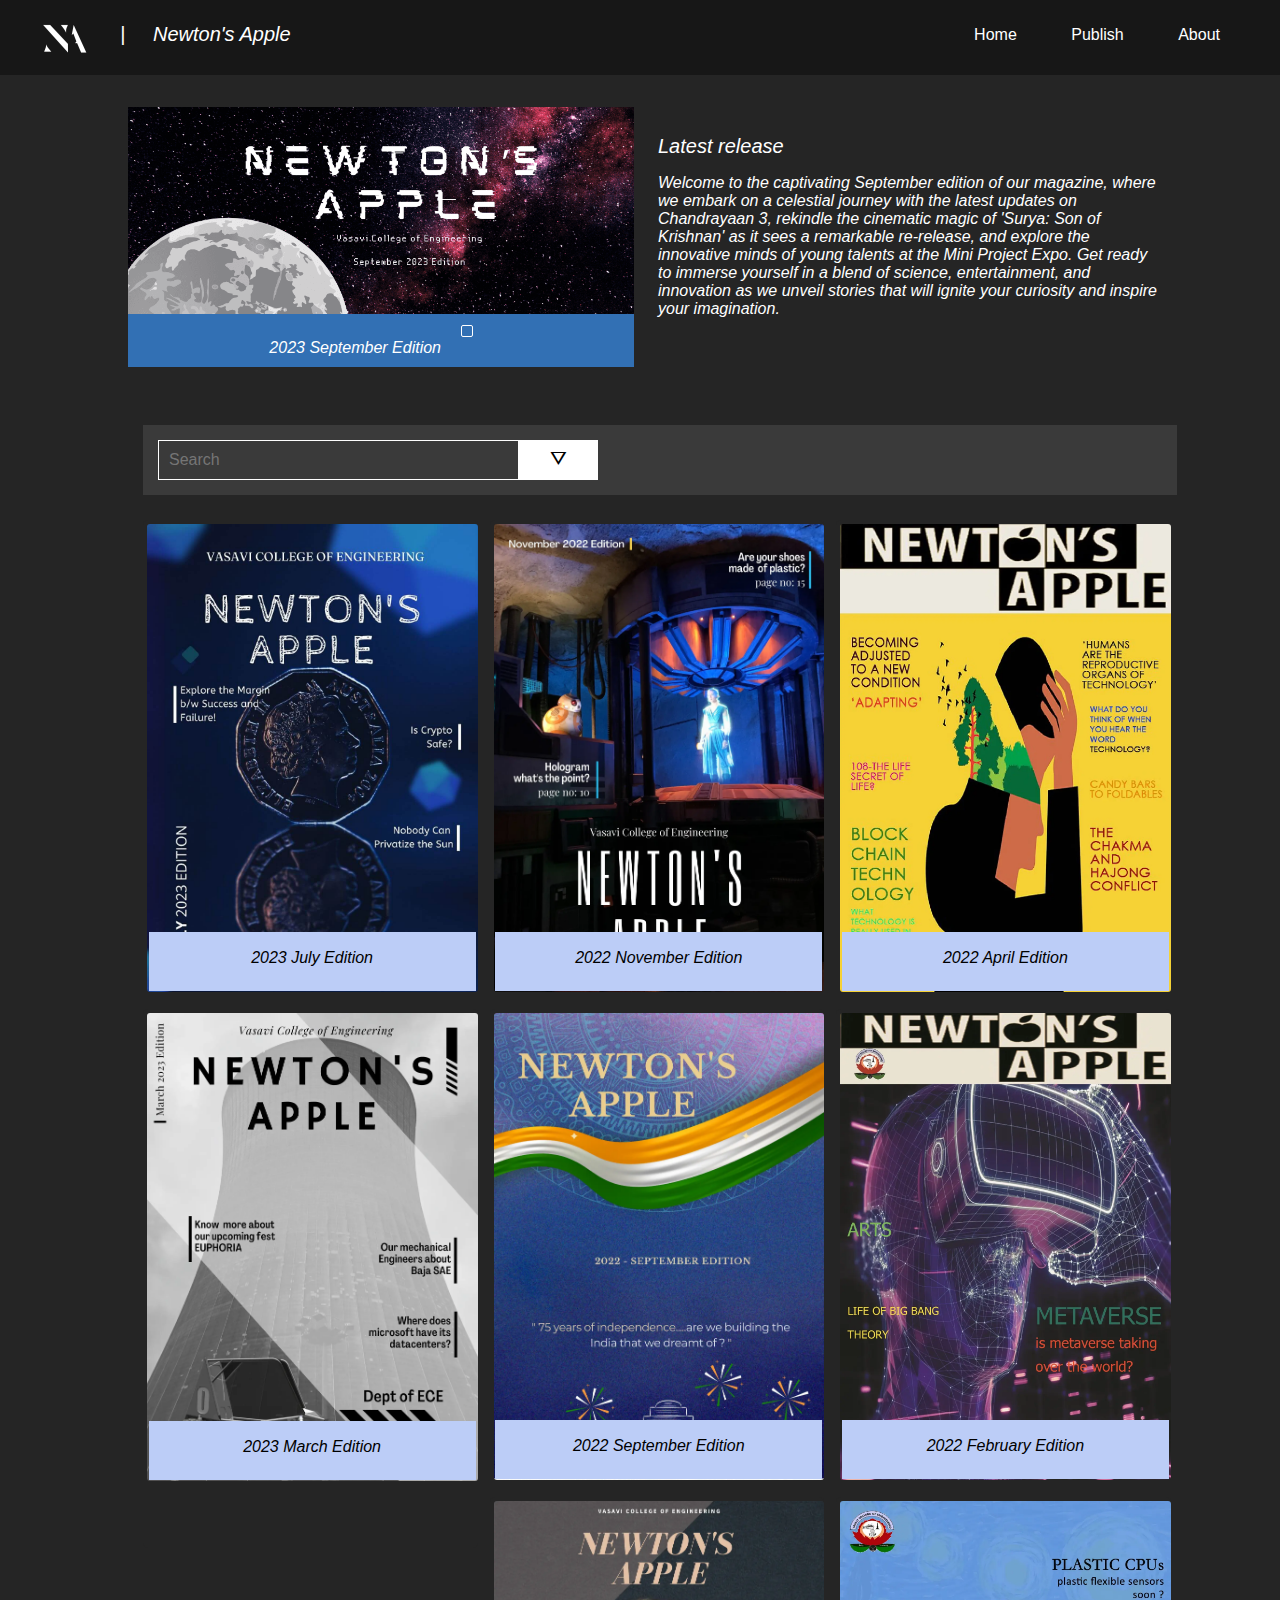
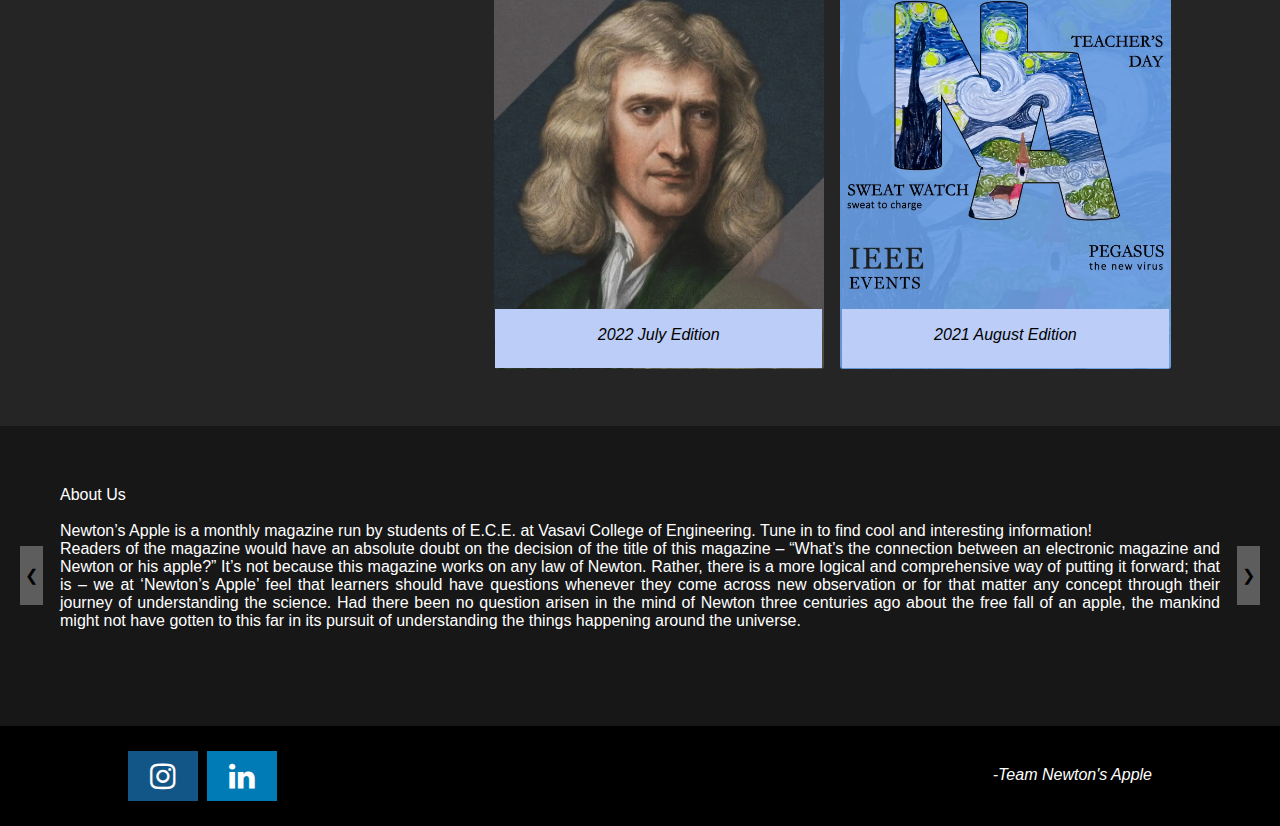
==== commit 7c41c3a2: "edited search btn" ====
--- a/index.html
+++ b/index.html
@@ -41,8 +41,9 @@
         </div>
     </div>
     <div class="search_area">
-        <input id="search_content" class="search_bar" placeholder="Search" type="search">
-        <button class="search_btn" onclick="search_func()">Go</button>
+        <input id="search_content" onclick="rotator()" class="search_bar" placeholder="Search" type="search">
+        <button class="search_btn" onclick="search_func()"><p id="triangle">⛛</p></button>
+        
     </div>
     <div class="prev_editions">
         <a class="edition_link" href="https://drive.google.com/file/d/1-IY27qHSP2RimTIzCec0TLRBuOEkqLkj/view?usp=drive_link" target="_blank">
--- a/css/style.css
+++ b/css/style.css
@@ -173,28 +173,34 @@
     height: 50px;
 }
 .search_btn{
-    margin-left: 5px;
-    background-color: whitesmoke;
+    margin-left: -40px;
+    background-color: white;
     border-radius: 0px;
     border: none;
-    width: 39px;
+    width: 80px;
     height: 40px;
+    font-size: 20px;
     position: absolute;
     top: 15px;
 }
-.search_btn:hover{
-    background-color: aliceblue;
-}
 .search_bar{
+    color: white;
     height: 40px;
     font-size: 16px;
     border: none;
-    color: black;
     padding-left: 10px;
-    background-color: whitesmoke;
+    background-color: rgb(58, 58, 58);
+    border: 1px solid white;
     width: 400px;
     margin-top: 5px;
     margin-left: 5px;
+}
+#triangle{
+    margin-top: 6px;
+    transition: 0.5s;
+}
+.search_bar:focus{
+    outline: none;
 }
 #hamburger{
     display: none;
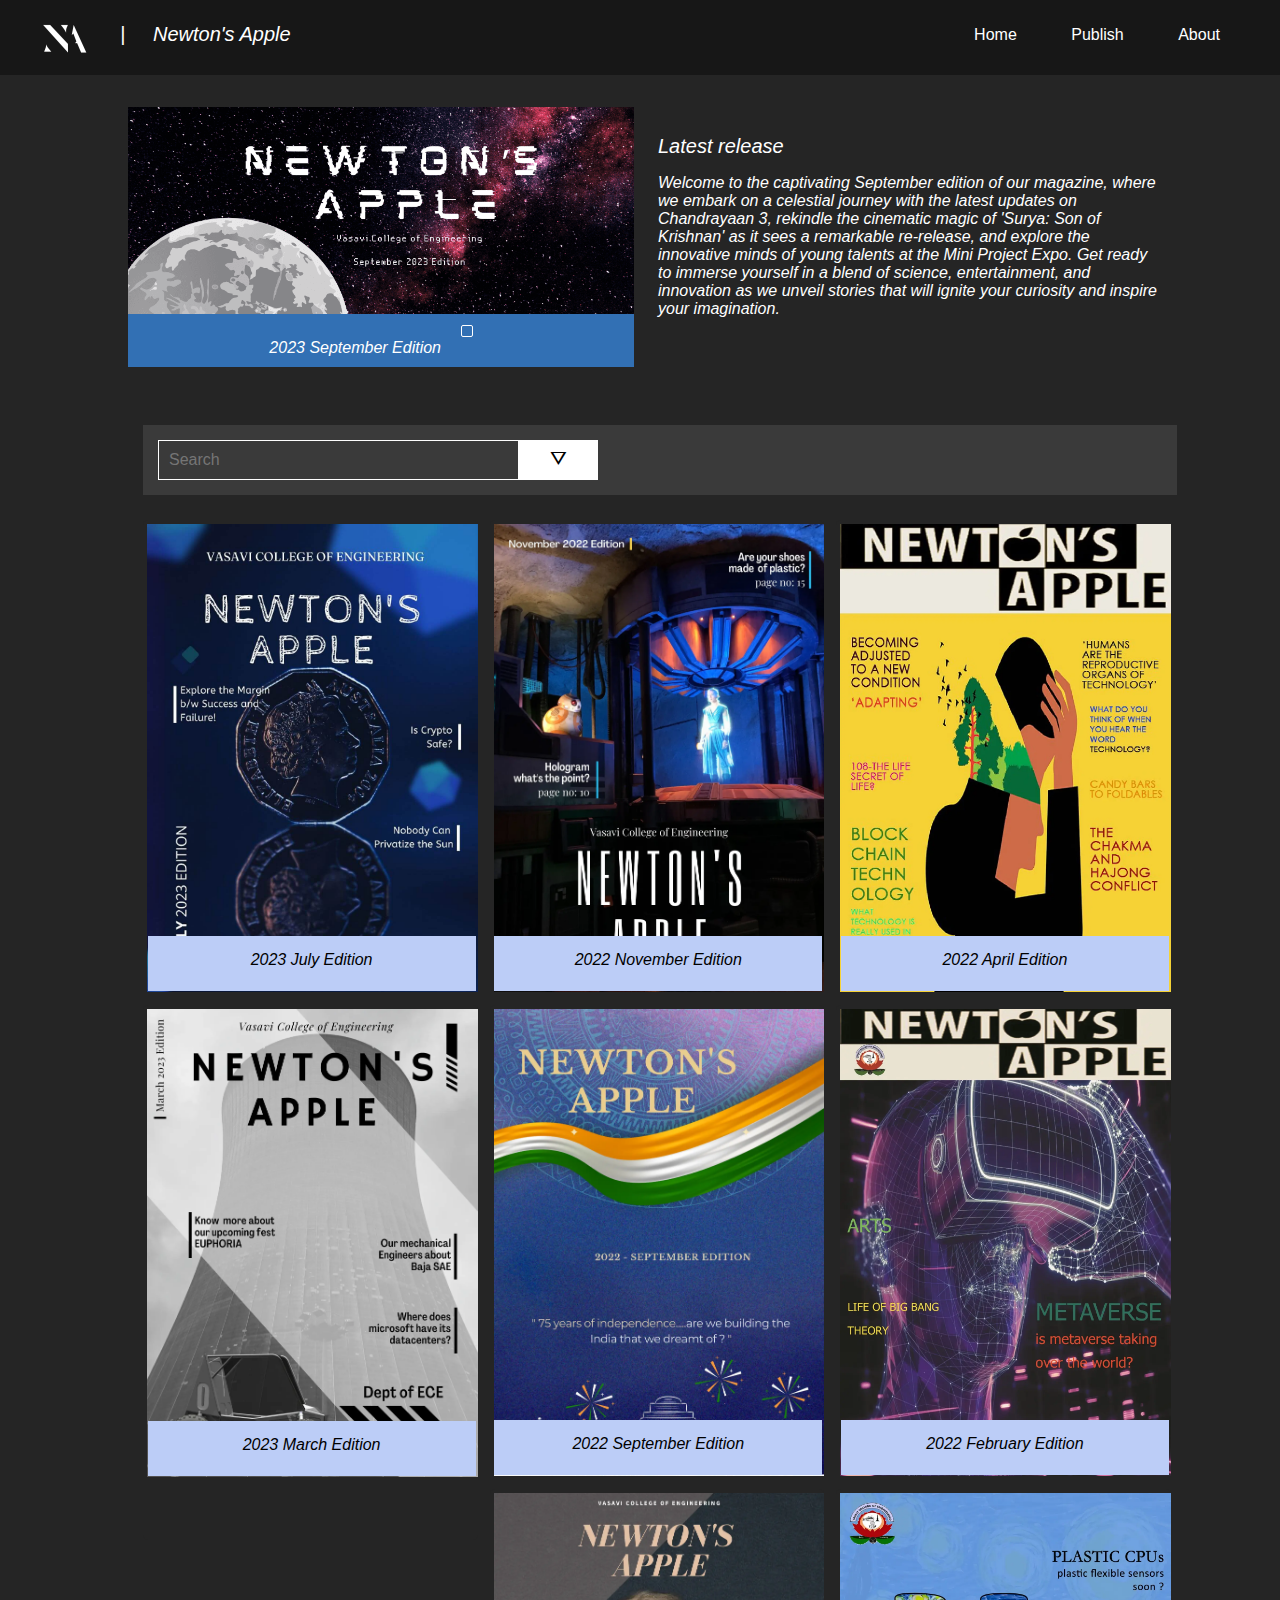
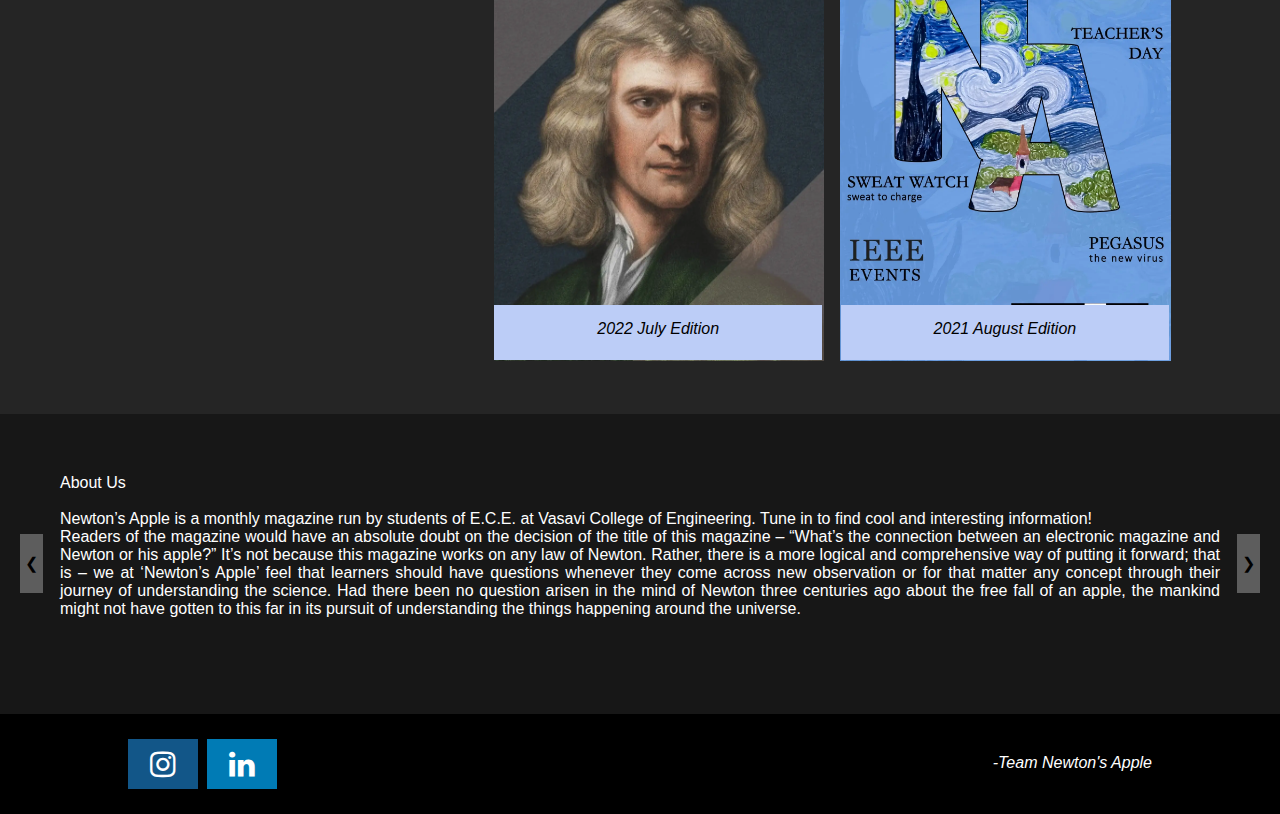
==== commit 62f9b697: "edited search btn" ====
--- a/index.html
+++ b/index.html
@@ -41,9 +41,8 @@
         </div>
     </div>
     <div class="search_area">
-        <input id="search_content" onclick="rotator()" class="search_bar" placeholder="Search" type="search">
+        <input id="search_content" onblur="rotator(0)" onclick="rotator(1)" class="search_bar" placeholder="Search" type="search">
         <button class="search_btn" onclick="search_func()"><p id="triangle">⛛</p></button>
-        
     </div>
     <div class="prev_editions">
         <a class="edition_link" href="https://drive.google.com/file/d/1-IY27qHSP2RimTIzCec0TLRBuOEkqLkj/view?usp=drive_link" target="_blank">
--- a/css/style.css
+++ b/css/style.css
@@ -145,7 +145,6 @@
 }
 .edition_blocks img{
     border: 2px solid transparent;
-    border-radius: 5px;
 }
 .block_title{
     color: black;
@@ -153,12 +152,10 @@
     padding-top: 15px;
     font-style: italic;
     background-color: rgb(188, 205, 247);
-    border: 2px solid transparent;
-    width: calc(100%-10px);
     height: 40px;
-    margin-left: 3.5px;
+    margin-left: 2.5px;
     position: relative;
-    top: -66px;
+    top: -62px;
 }
 
 .search_area{
